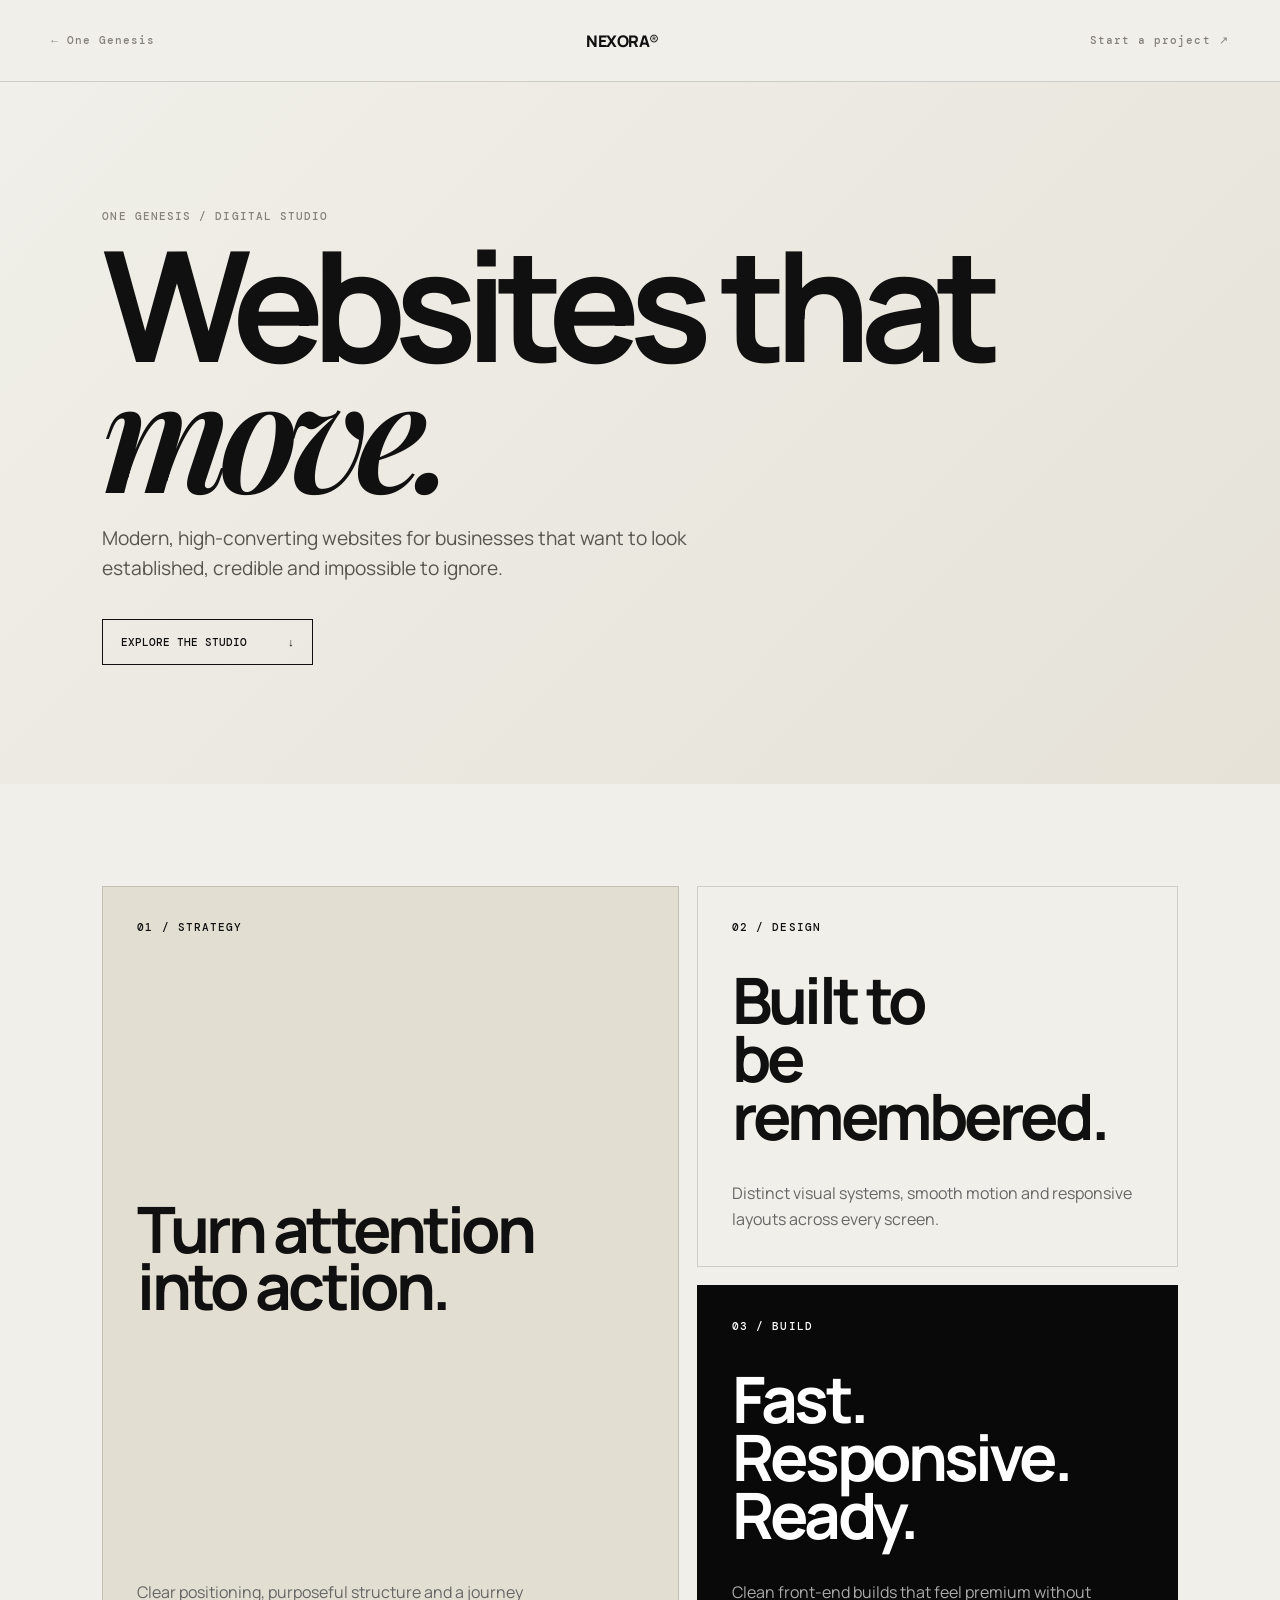
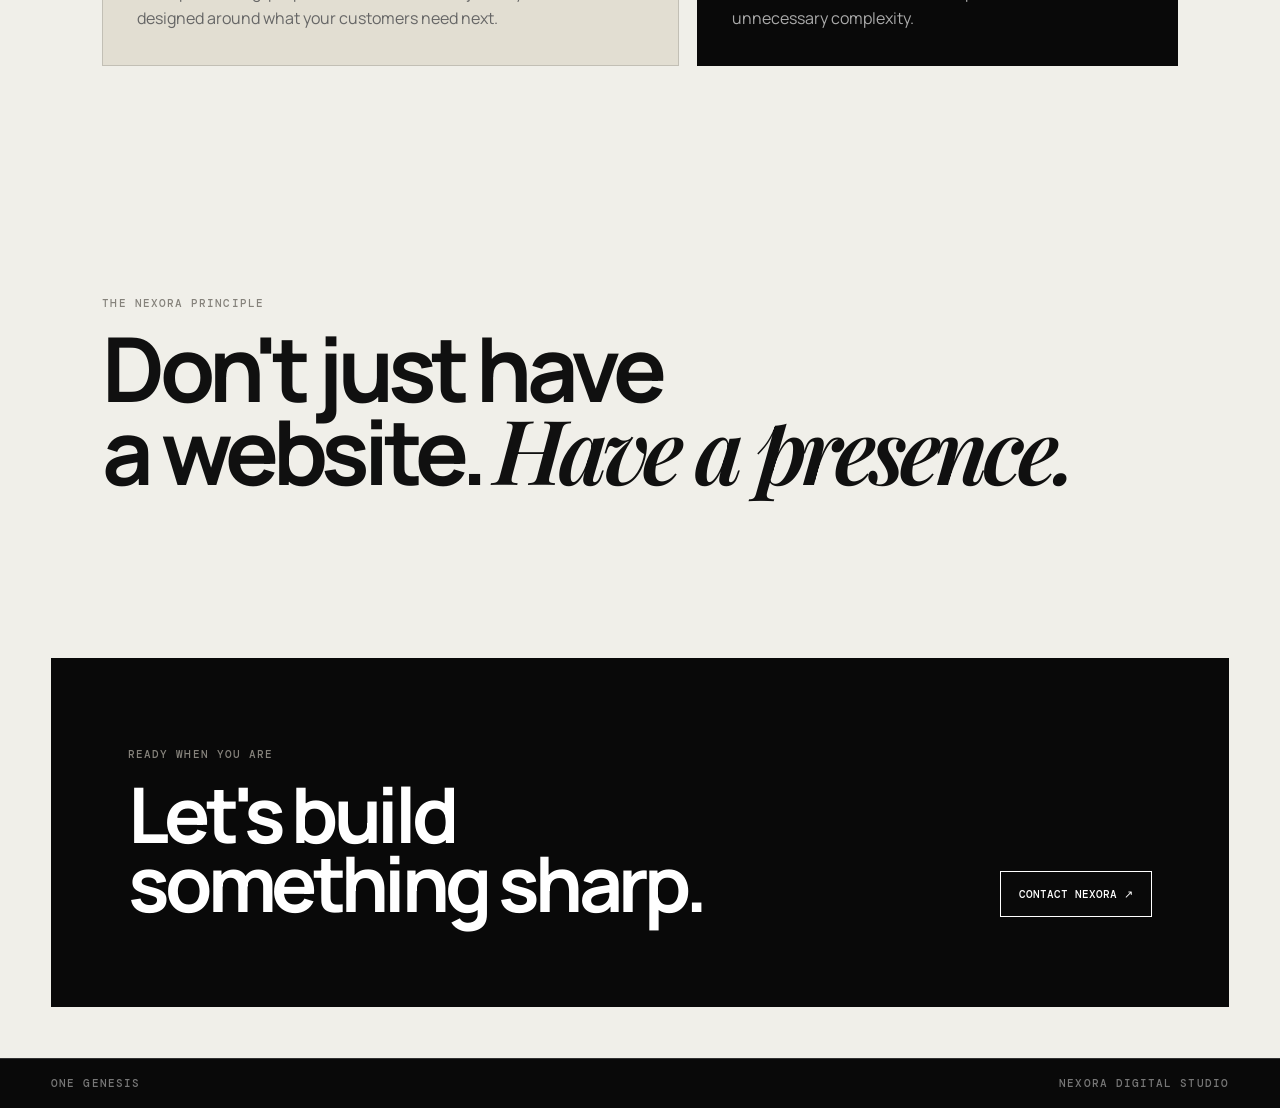
==== nexora.html @ 79fb4c03 "Add files via upload" ====
<!DOCTYPE html>
<html lang="en">
<head>
  <meta charset="UTF-8">
  <meta name="viewport" content="width=device-width, initial-scale=1.0">
  <meta name="description" content="Nexora — premium website design and digital experiences.">
  <title>Nexora — Digital Studio</title>
  <link rel="stylesheet" href="styles.css">
</head>
<body class="nexora-page">
  <header class="inner-nav">
    <a class="back" href="index.html">← One Genesis</a>
    <div class="mini-brand">NEXORA<span>®</span></div>
    <a class="nav-link" href="#contact">Start a project ↗</a>
  </header>

  <main>
    <section class="nex-hero">
      <p class="kicker">ONE GENESIS / DIGITAL STUDIO</p>
      <h1>Websites that<br><em>move.</em></h1>
      <p class="lead">Modern, high-converting websites for businesses that want to look established, credible and impossible to ignore.</p>
      <a class="button" href="#work">Explore the studio <span>↓</span></a>
    </section>

    <section id="work" class="nex-grid">
      <article class="service-card large">
        <span>01 / STRATEGY</span>
        <h2>Turn attention<br>into action.</h2>
        <p>Clear positioning, purposeful structure and a journey designed around what your customers need next.</p>
      </article>
      <article class="service-card">
        <span>02 / DESIGN</span>
        <h2>Built to<br>be remembered.</h2>
        <p>Distinct visual systems, smooth motion and responsive layouts across every screen.</p>
      </article>
      <article class="service-card dark">
        <span>03 / BUILD</span>
        <h2>Fast.<br>Responsive.<br>Ready.</h2>
        <p>Clean front-end builds that feel premium without unnecessary complexity.</p>
      </article>
    </section>

    <section class="manifesto">
      <p class="kicker">THE NEXORA PRINCIPLE</p>
      <h2>Don't just have<br>a website. <em>Have a presence.</em></h2>
    </section>

    <section id="contact" class="contact-panel">
      <div>
        <p class="kicker">READY WHEN YOU ARE</p>
        <h2>Let's build<br>something sharp.</h2>
      </div>
      <a class="button light" href="mailto:hello@nexora.example">Contact Nexora ↗</a>
    </section>
  </main>

  <footer class="footer dark-footer">
    <a href="index.html">ONE GENESIS</a>
    <span>NEXORA DIGITAL STUDIO</span>
  </footer>
  <script src="script.js"></script>
</body>
</html>
---- styles.css ----
@import url('https://fonts.googleapis.com/css2?family=DM+Mono:wght@400;500&family=Manrope:wght@400;500;600;700;800&family=Playfair+Display:ital,wght@0,600;0,700;1,600;1,700&display=swap');

:root{
  --ink:#101010; --paper:#f3f0e9; --muted:#85827b; --line:rgba(16,16,16,.15);
  --accent:#d7ff42; --white:#fff; --black:#090909;
}
*{box-sizing:border-box;margin:0;padding:0}
html{scroll-behavior:smooth}
body{font-family:Manrope,Arial,sans-serif;background:var(--paper);color:var(--ink);overflow-x:hidden}
a{color:inherit;text-decoration:none}
.noise{position:fixed;inset:0;pointer-events:none;opacity:.045;z-index:20;background-image:url("data:image/svg+xml,%3Csvg viewBox='0 0 180 180' xmlns='http://www.w3.org/2000/svg'%3E%3Cfilter id='n'%3E%3CfeTurbulence type='fractalNoise' baseFrequency='.9' numOctaves='3' stitchTiles='stitch'/%3E%3C/filter%3E%3Crect width='100%25' height='100%25' filter='url(%23n)' opacity='.8'/%3E%3C/svg%3E")}
.topbar,.inner-nav{height:82px;padding:0 4vw;display:flex;align-items:center;justify-content:space-between;position:relative;z-index:5}
.brand{font-weight:800;letter-spacing:-.04em;font-size:1.1rem}.brand span{font-weight:400}.eyebrow,.kicker,.branch-copy>p,.footer,.nav-link,.back,.service-card>span,.photo-note>p{font:500 .67rem/1.2 'DM Mono',monospace;letter-spacing:.1em}
.hero{min-height:calc(100vh - 82px);padding:5vh 4vw 2vh;display:flex;flex-direction:column;justify-content:space-between}
.intro{max-width:760px;animation:rise .9s ease both}.kicker{margin-bottom:18px;color:var(--muted)}h1{font-size:clamp(4rem,10vw,9.5rem);line-height:.82;letter-spacing:-.075em}.intro h1 span{color:#a0a099}.lead{font-size:clamp(1rem,1.5vw,1.25rem);line-height:1.55;color:#57554f;max-width:620px;margin-top:26px}
.branches{display:grid;grid-template-columns:repeat(3,1fr);min-height:48vh;border-top:1px solid var(--line);margin-top:7vh}
.branch{position:relative;min-height:390px;padding:28px 28px 32px;border-right:1px solid var(--line);overflow:hidden;display:flex;flex-direction:column;justify-content:space-between;transition:color .4s,background .4s;animation:rise .9s ease both}.branch:last-child{border-right:0}.branch:nth-child(2){animation-delay:.12s}.branch:nth-child(3){animation-delay:.24s}
.branch-number{font:500 .7rem 'DM Mono',monospace;opacity:.65}.branch-copy{position:relative;z-index:2}.branch-copy h2{font-size:clamp(2rem,3.4vw,4rem);line-height:.9;letter-spacing:-.06em;margin:12px 0 26px}.branch-copy span{font:500 .72rem 'DM Mono',monospace;letter-spacing:.05em}.branch:hover{color:var(--white);background:var(--black)}.nexora:hover{background:#202020}.photo:hover{background:#242424}
.orb{position:absolute;width:270px;height:270px;border-radius:50%;right:-80px;top:40px;background:radial-gradient(circle at 35% 30%,#fff4c5,#b9a16c 40%,#554b3b 72%,#171717);filter:grayscale(.1);transition:transform .8s}.antique:hover .orb{transform:scale(1.18) rotate(15deg)}
.grid-art{position:absolute;right:-20px;top:30px;width:220px;height:220px;opacity:.15;background:linear-gradient(90deg,transparent 49%,#fff 50%,transparent 51%),linear-gradient(0deg,transparent 49%,#fff 50%,transparent 51%);background-size:55px 55px;transform:rotate(12deg);transition:transform .8s,opacity .4s}.nexora:hover .grid-art{transform:rotate(30deg) scale(1.3);opacity:.28}
.photo-art{position:absolute;right:0;top:0;width:52%;height:100%;opacity:.45}.photo-art:before{content:"";position:absolute;inset:10% 8% 20% 10%;background:linear-gradient(155deg,#ddd 0 12%,#555 13% 18%,#151515 19% 60%,#b8b8b8 61% 64%,#222 65%);clip-path:polygon(0 100%,10% 48%,25% 60%,40% 20%,55% 43%,70% 10%,100% 55%,100% 100%)}.photo-art i{position:absolute;width:55px;height:55px;border-radius:50%;background:#ddd;top:22%;right:25%}.photo-art b{position:absolute;width:160px;height:5px;background:#fff;transform:rotate(-15deg);top:62%;right:2%}
.footer{padding:18px 4vw;border-top:1px solid var(--line);display:flex;justify-content:space-between;color:var(--muted)}

.inner-nav{border-bottom:1px solid var(--line)}.mini-brand{font-weight:800;letter-spacing:-.03em}.mini-brand span{font-weight:400}.back,.nav-link{color:var(--muted);transition:color .2s}.back:hover,.nav-link:hover{color:var(--ink)}
.nexora-page{background:#f0efe9}.nex-hero{padding:13vh 8vw 12vh;min-height:78vh;display:flex;flex-direction:column;justify-content:center;background:linear-gradient(135deg,#f0efe9 0%,#e6e2d8 100%)}.nex-hero h1{font-size:clamp(5rem,12vw,12rem)}em{font-family:'Playfair Display',serif;font-weight:600}.button{display:inline-flex;align-items:center;gap:40px;border:1px solid var(--ink);padding:15px 18px;width:max-content;margin-top:35px;font:500 .7rem 'DM Mono',monospace;text-transform:uppercase;transition:.3s}.button:hover{background:var(--ink);color:var(--white);gap:60px}.nex-grid{padding:8vw;display:grid;grid-template-columns:1.2fr 1fr;gap:18px}.service-card{min-height:380px;border:1px solid var(--line);padding:34px;display:flex;flex-direction:column;justify-content:space-between}.service-card.large{grid-row:span 2;min-height:780px;background:#e2ded2}.service-card.dark{background:var(--black);color:var(--white);border-color:var(--black)}.service-card h2{font-size:clamp(2.5rem,5vw,5.8rem);line-height:.9;letter-spacing:-.06em}.service-card p{max-width:430px;color:#666;line-height:1.6}.dark p{color:#aaa}.manifesto{padding:10vw 8vw 13vw}.manifesto h2{font-size:clamp(3rem,7vw,8rem);line-height:.9;letter-spacing:-.065em;max-width:1100px}.contact-panel{margin:0 4vw 4vw;padding:7vw 6vw;background:var(--black);color:var(--white);display:flex;justify-content:space-between;align-items:end}.contact-panel h2{font-size:clamp(3rem,6vw,7rem);line-height:.9;letter-spacing:-.06em}.button.light{border-color:#fff}.button.light:hover{background:#fff;color:#000}.dark-footer{background:var(--black);color:#777;border-color:#333}

.photo-page{background:#171717;color:#eee}.photo-page .inner-nav{border-color:#333}.photo-page .back,.photo-page .nav-link,.photo-page .kicker{color:#888}.photo-hero{min-height:75vh;padding:12vw 8vw;display:flex;justify-content:space-between;align-items:end;background:radial-gradient(circle at 70% 35%,#383838,#171717 50%)}.photo-hero h1{font-size:clamp(5rem,12vw,12rem)}.photo-hero .lead{color:#aaa;max-width:380px}.gallery{padding:5vw 4vw 10vw;display:grid;grid-template-columns:1fr 1fr 1fr;gap:18px}.gallery-item{min-height:360px;position:relative}.gallery-item.tall{min-height:620px}.gallery-item.wide{grid-column:span 2}.fake-photo{height:100%;min-height:inherit;position:relative;overflow:hidden;background:linear-gradient(145deg,#444,#111 55%,#777);filter:grayscale(1);transition:filter .6s,transform .6s}.fake-photo:before{content:"";position:absolute;inset:-10%;background:linear-gradient(125deg,transparent 35%,rgba(255,255,255,.22) 36% 39%,transparent 40%),radial-gradient(circle at 75% 30%,#aaa 0 8%,transparent 9%),linear-gradient(170deg,transparent 55%,#050505 56% 72%,#777 73%);transform:scale(1.1)}.fake-photo span{position:absolute;left:20px;bottom:18px;font:500 .7rem 'DM Mono',monospace;z-index:2}.gallery-item:hover .fake-photo{filter:grayscale(.3);transform:scale(.985)}figcaption{font:500 .68rem 'DM Mono',monospace;letter-spacing:.08em;color:#888;margin-top:9px}.photo-note{padding:8vw 8vw 13vw}.photo-note h2{font-size:clamp(3rem,8vw,9rem);line-height:.9;letter-spacing:-.06em}.photo-page .footer{border-color:#333}.photo-page .footer a{color:#eee}

@keyframes rise{from{opacity:0;transform:translateY(30px)}to{opacity:1;transform:none}}
@media(max-width:800px){.branches{grid-template-columns:1fr}.branch{border-right:0;border-bottom:1px solid var(--line);min-height:300px}.branch:last-child{border-bottom:0}.nex-grid{grid-template-columns:1fr;padding:7vw 5vw}.service-card.large{grid-row:auto;min-height:480px}.contact-panel,.photo-hero{flex-direction:column;align-items:flex-start;gap:50px}.gallery{grid-template-columns:1fr 1fr;padding:5vw}.gallery-item.wide{grid-column:span 2}.gallery-item.tall{min-height:480px}.gallery-item{min-height:300px}}
@media(max-width:520px){.topbar,.inner-nav{height:70px;padding:0 5vw}.eyebrow,.nav-link{display:none}.hero{padding:7vh 5vw 2vh}.intro h1{font-size:4.8rem}.branch{padding:24px;min-height:280px}.nex-hero{padding:10vh 6vw}.nex-hero h1,.photo-hero h1{font-size:5rem}.manifesto,.photo-note{padding-left:6vw;padding-right:6vw}.gallery{grid-template-columns:1fr;padding:7vw 5vw}.gallery-item.wide{grid-column:auto}.gallery-item.tall{min-height:500px}.contact-panel{margin:0 5vw 5vw}.footer{font-size:.58rem}}
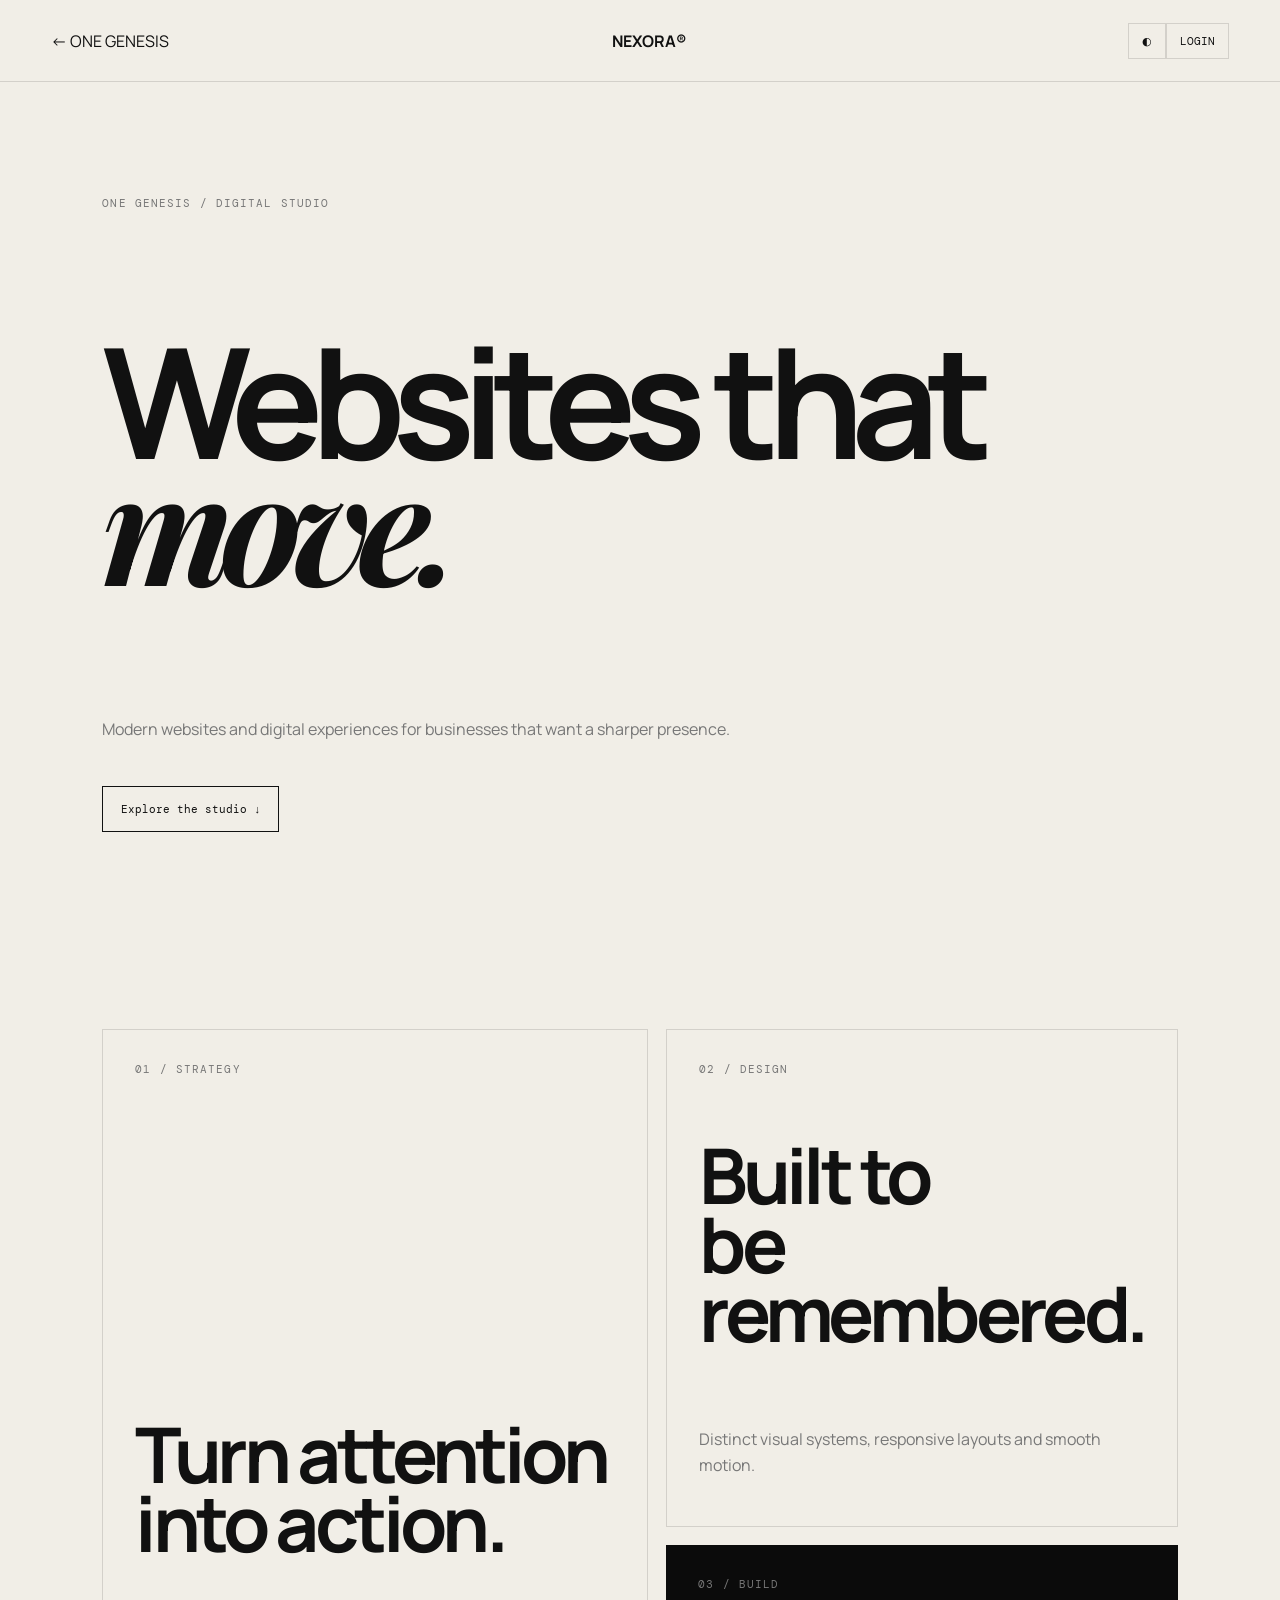
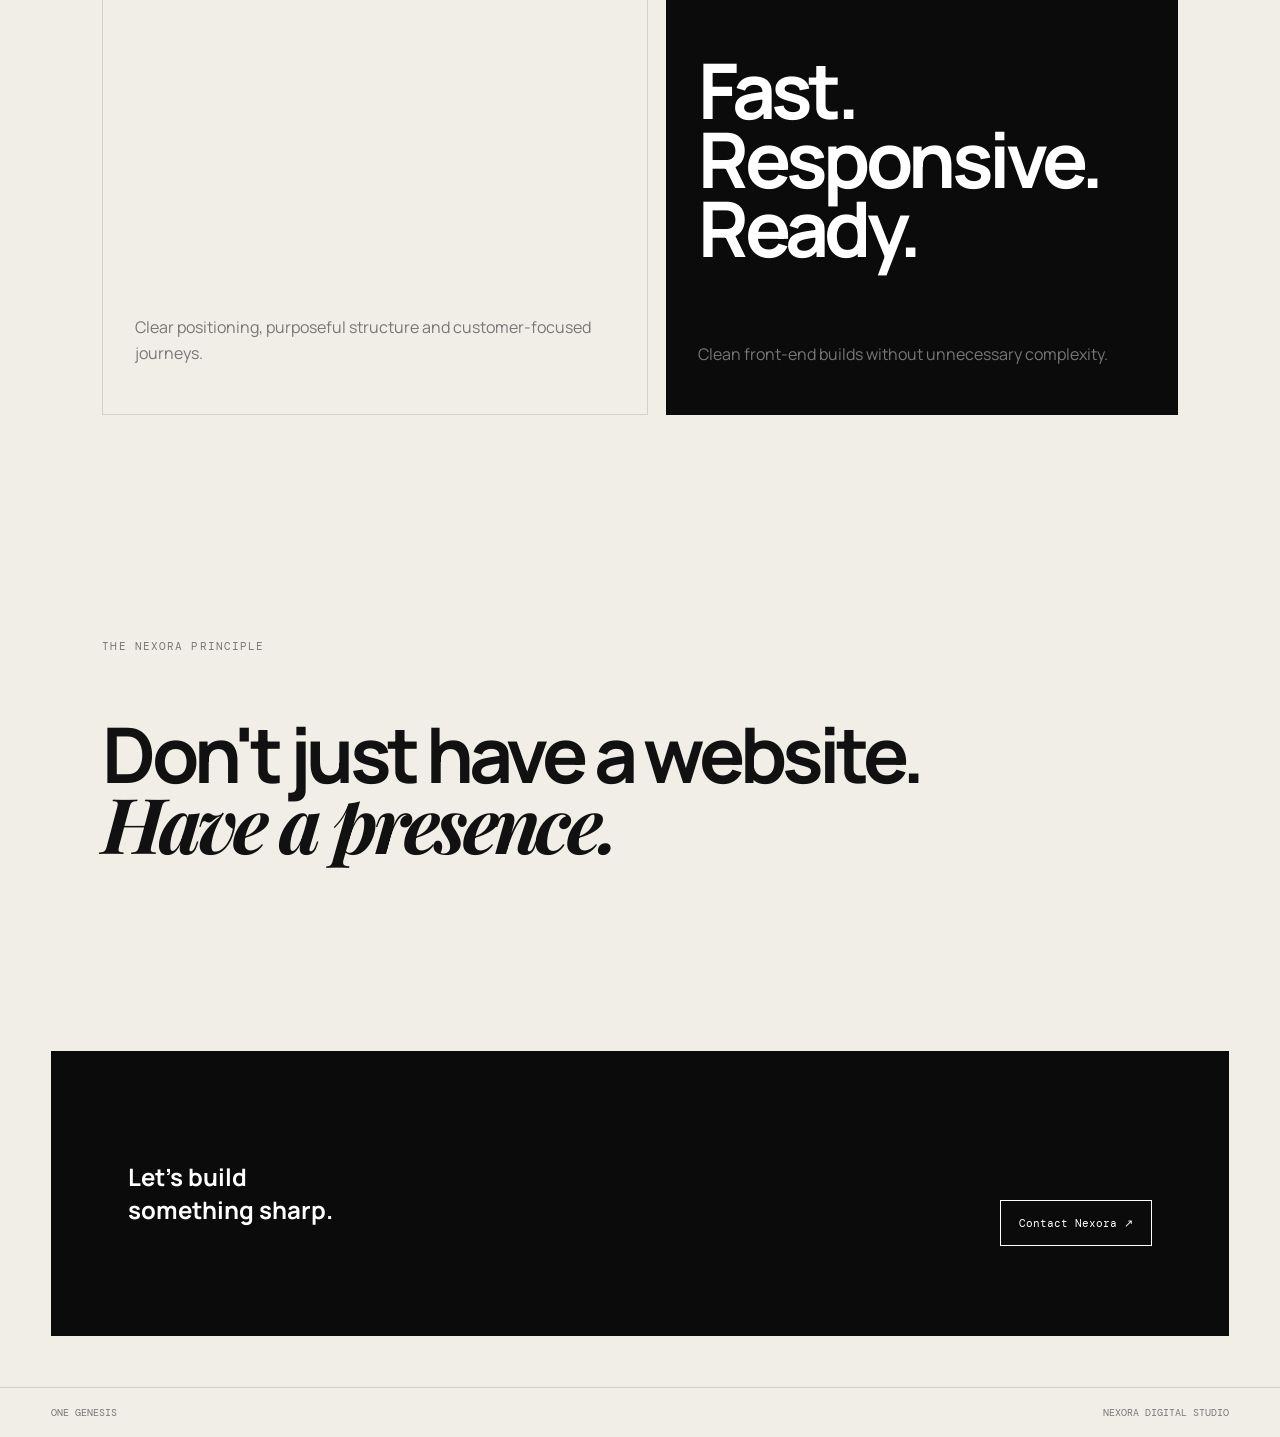
==== commit 02ed5781: "Add files via upload" ====
--- a/nexora.html
+++ b/nexora.html
@@ -1,63 +1 @@
-<!DOCTYPE html>
-<html lang="en">
-<head>
-  <meta charset="UTF-8">
-  <meta name="viewport" content="width=device-width, initial-scale=1.0">
-  <meta name="description" content="Nexora — premium website design and digital experiences.">
-  <title>Nexora — Digital Studio</title>
-  <link rel="stylesheet" href="styles.css">
-</head>
-<body class="nexora-page">
-  <header class="inner-nav">
-    <a class="back" href="index.html">← One Genesis</a>
-    <div class="mini-brand">NEXORA<span>®</span></div>
-    <a class="nav-link" href="#contact">Start a project ↗</a>
-  </header>
-
-  <main>
-    <section class="nex-hero">
-      <p class="kicker">ONE GENESIS / DIGITAL STUDIO</p>
-      <h1>Websites that<br><em>move.</em></h1>
-      <p class="lead">Modern, high-converting websites for businesses that want to look established, credible and impossible to ignore.</p>
-      <a class="button" href="#work">Explore the studio <span>↓</span></a>
-    </section>
-
-    <section id="work" class="nex-grid">
-      <article class="service-card large">
-        <span>01 / STRATEGY</span>
-        <h2>Turn attention<br>into action.</h2>
-        <p>Clear positioning, purposeful structure and a journey designed around what your customers need next.</p>
-      </article>
-      <article class="service-card">
-        <span>02 / DESIGN</span>
-        <h2>Built to<br>be remembered.</h2>
-        <p>Distinct visual systems, smooth motion and responsive layouts across every screen.</p>
-      </article>
-      <article class="service-card dark">
-        <span>03 / BUILD</span>
-        <h2>Fast.<br>Responsive.<br>Ready.</h2>
-        <p>Clean front-end builds that feel premium without unnecessary complexity.</p>
-      </article>
-    </section>
-
-    <section class="manifesto">
-      <p class="kicker">THE NEXORA PRINCIPLE</p>
-      <h2>Don't just have<br>a website. <em>Have a presence.</em></h2>
-    </section>
-
-    <section id="contact" class="contact-panel">
-      <div>
-        <p class="kicker">READY WHEN YOU ARE</p>
-        <h2>Let's build<br>something sharp.</h2>
-      </div>
-      <a class="button light" href="mailto:hello@nexora.example">Contact Nexora ↗</a>
-    </section>
-  </main>
-
-  <footer class="footer dark-footer">
-    <a href="index.html">ONE GENESIS</a>
-    <span>NEXORA DIGITAL STUDIO</span>
-  </footer>
-  <script src="script.js"></script>
-</body>
-</html>
+<!doctype html><html><head><meta charset="utf-8"><meta name="viewport" content="width=device-width,initial-scale=1"><title>Nexora — One Genesis</title><link rel="stylesheet" href="styles.css"></head><body class="nexora"><header><a href="index.html">← ONE GENESIS</a><b>NEXORA®</b><div><button class="theme">◐</button><button class="login">LOGIN</button></div></header><section class="nhero"><small>ONE GENESIS / DIGITAL STUDIO</small><h1>Websites that<br><em>move.</em></h1><p>Modern websites and digital experiences for businesses that want a sharper presence.</p><a class="button" href="#services">Explore the studio ↓</a></section><section id="services" class="cards"><article><small>01 / STRATEGY</small><h2>Turn attention<br>into action.</h2><p>Clear positioning, purposeful structure and customer-focused journeys.</p></article><article><small>02 / DESIGN</small><h2>Built to<br>be remembered.</h2><p>Distinct visual systems, responsive layouts and smooth motion.</p></article><article class="dark"><small>03 / BUILD</small><h2>Fast.<br>Responsive.<br>Ready.</h2><p>Clean front-end builds without unnecessary complexity.</p></article></section><section class="manifesto"><small>THE NEXORA PRINCIPLE</small><h2>Don't just have a website.<br><em>Have a presence.</em></h2></section><section class="contact"><h2>Let's build<br>something sharp.</h2><a class="button light" href="mailto:hello@nexora.example">Contact Nexora ↗</a></section><footer>ONE GENESIS <span>NEXORA DIGITAL STUDIO</span></footer><script src="script.js"></script></body></html>
--- a/styles.css
+++ b/styles.css
@@ -1,31 +1 @@
-@import url('https://fonts.googleapis.com/css2?family=DM+Mono:wght@400;500&family=Manrope:wght@400;500;600;700;800&family=Playfair+Display:ital,wght@0,600;0,700;1,600;1,700&display=swap');
-
-:root{
-  --ink:#101010; --paper:#f3f0e9; --muted:#85827b; --line:rgba(16,16,16,.15);
-  --accent:#d7ff42; --white:#fff; --black:#090909;
-}
-*{box-sizing:border-box;margin:0;padding:0}
-html{scroll-behavior:smooth}
-body{font-family:Manrope,Arial,sans-serif;background:var(--paper);color:var(--ink);overflow-x:hidden}
-a{color:inherit;text-decoration:none}
-.noise{position:fixed;inset:0;pointer-events:none;opacity:.045;z-index:20;background-image:url("data:image/svg+xml,%3Csvg viewBox='0 0 180 180' xmlns='http://www.w3.org/2000/svg'%3E%3Cfilter id='n'%3E%3CfeTurbulence type='fractalNoise' baseFrequency='.9' numOctaves='3' stitchTiles='stitch'/%3E%3C/filter%3E%3Crect width='100%25' height='100%25' filter='url(%23n)' opacity='.8'/%3E%3C/svg%3E")}
-.topbar,.inner-nav{height:82px;padding:0 4vw;display:flex;align-items:center;justify-content:space-between;position:relative;z-index:5}
-.brand{font-weight:800;letter-spacing:-.04em;font-size:1.1rem}.brand span{font-weight:400}.eyebrow,.kicker,.branch-copy>p,.footer,.nav-link,.back,.service-card>span,.photo-note>p{font:500 .67rem/1.2 'DM Mono',monospace;letter-spacing:.1em}
-.hero{min-height:calc(100vh - 82px);padding:5vh 4vw 2vh;display:flex;flex-direction:column;justify-content:space-between}
-.intro{max-width:760px;animation:rise .9s ease both}.kicker{margin-bottom:18px;color:var(--muted)}h1{font-size:clamp(4rem,10vw,9.5rem);line-height:.82;letter-spacing:-.075em}.intro h1 span{color:#a0a099}.lead{font-size:clamp(1rem,1.5vw,1.25rem);line-height:1.55;color:#57554f;max-width:620px;margin-top:26px}
-.branches{display:grid;grid-template-columns:repeat(3,1fr);min-height:48vh;border-top:1px solid var(--line);margin-top:7vh}
-.branch{position:relative;min-height:390px;padding:28px 28px 32px;border-right:1px solid var(--line);overflow:hidden;display:flex;flex-direction:column;justify-content:space-between;transition:color .4s,background .4s;animation:rise .9s ease both}.branch:last-child{border-right:0}.branch:nth-child(2){animation-delay:.12s}.branch:nth-child(3){animation-delay:.24s}
-.branch-number{font:500 .7rem 'DM Mono',monospace;opacity:.65}.branch-copy{position:relative;z-index:2}.branch-copy h2{font-size:clamp(2rem,3.4vw,4rem);line-height:.9;letter-spacing:-.06em;margin:12px 0 26px}.branch-copy span{font:500 .72rem 'DM Mono',monospace;letter-spacing:.05em}.branch:hover{color:var(--white);background:var(--black)}.nexora:hover{background:#202020}.photo:hover{background:#242424}
-.orb{position:absolute;width:270px;height:270px;border-radius:50%;right:-80px;top:40px;background:radial-gradient(circle at 35% 30%,#fff4c5,#b9a16c 40%,#554b3b 72%,#171717);filter:grayscale(.1);transition:transform .8s}.antique:hover .orb{transform:scale(1.18) rotate(15deg)}
-.grid-art{position:absolute;right:-20px;top:30px;width:220px;height:220px;opacity:.15;background:linear-gradient(90deg,transparent 49%,#fff 50%,transparent 51%),linear-gradient(0deg,transparent 49%,#fff 50%,transparent 51%);background-size:55px 55px;transform:rotate(12deg);transition:transform .8s,opacity .4s}.nexora:hover .grid-art{transform:rotate(30deg) scale(1.3);opacity:.28}
-.photo-art{position:absolute;right:0;top:0;width:52%;height:100%;opacity:.45}.photo-art:before{content:"";position:absolute;inset:10% 8% 20% 10%;background:linear-gradient(155deg,#ddd 0 12%,#555 13% 18%,#151515 19% 60%,#b8b8b8 61% 64%,#222 65%);clip-path:polygon(0 100%,10% 48%,25% 60%,40% 20%,55% 43%,70% 10%,100% 55%,100% 100%)}.photo-art i{position:absolute;width:55px;height:55px;border-radius:50%;background:#ddd;top:22%;right:25%}.photo-art b{position:absolute;width:160px;height:5px;background:#fff;transform:rotate(-15deg);top:62%;right:2%}
-.footer{padding:18px 4vw;border-top:1px solid var(--line);display:flex;justify-content:space-between;color:var(--muted)}
-
-.inner-nav{border-bottom:1px solid var(--line)}.mini-brand{font-weight:800;letter-spacing:-.03em}.mini-brand span{font-weight:400}.back,.nav-link{color:var(--muted);transition:color .2s}.back:hover,.nav-link:hover{color:var(--ink)}
-.nexora-page{background:#f0efe9}.nex-hero{padding:13vh 8vw 12vh;min-height:78vh;display:flex;flex-direction:column;justify-content:center;background:linear-gradient(135deg,#f0efe9 0%,#e6e2d8 100%)}.nex-hero h1{font-size:clamp(5rem,12vw,12rem)}em{font-family:'Playfair Display',serif;font-weight:600}.button{display:inline-flex;align-items:center;gap:40px;border:1px solid var(--ink);padding:15px 18px;width:max-content;margin-top:35px;font:500 .7rem 'DM Mono',monospace;text-transform:uppercase;transition:.3s}.button:hover{background:var(--ink);color:var(--white);gap:60px}.nex-grid{padding:8vw;display:grid;grid-template-columns:1.2fr 1fr;gap:18px}.service-card{min-height:380px;border:1px solid var(--line);padding:34px;display:flex;flex-direction:column;justify-content:space-between}.service-card.large{grid-row:span 2;min-height:780px;background:#e2ded2}.service-card.dark{background:var(--black);color:var(--white);border-color:var(--black)}.service-card h2{font-size:clamp(2.5rem,5vw,5.8rem);line-height:.9;letter-spacing:-.06em}.service-card p{max-width:430px;color:#666;line-height:1.6}.dark p{color:#aaa}.manifesto{padding:10vw 8vw 13vw}.manifesto h2{font-size:clamp(3rem,7vw,8rem);line-height:.9;letter-spacing:-.065em;max-width:1100px}.contact-panel{margin:0 4vw 4vw;padding:7vw 6vw;background:var(--black);color:var(--white);display:flex;justify-content:space-between;align-items:end}.contact-panel h2{font-size:clamp(3rem,6vw,7rem);line-height:.9;letter-spacing:-.06em}.button.light{border-color:#fff}.button.light:hover{background:#fff;color:#000}.dark-footer{background:var(--black);color:#777;border-color:#333}
-
-.photo-page{background:#171717;color:#eee}.photo-page .inner-nav{border-color:#333}.photo-page .back,.photo-page .nav-link,.photo-page .kicker{color:#888}.photo-hero{min-height:75vh;padding:12vw 8vw;display:flex;justify-content:space-between;align-items:end;background:radial-gradient(circle at 70% 35%,#383838,#171717 50%)}.photo-hero h1{font-size:clamp(5rem,12vw,12rem)}.photo-hero .lead{color:#aaa;max-width:380px}.gallery{padding:5vw 4vw 10vw;display:grid;grid-template-columns:1fr 1fr 1fr;gap:18px}.gallery-item{min-height:360px;position:relative}.gallery-item.tall{min-height:620px}.gallery-item.wide{grid-column:span 2}.fake-photo{height:100%;min-height:inherit;position:relative;overflow:hidden;background:linear-gradient(145deg,#444,#111 55%,#777);filter:grayscale(1);transition:filter .6s,transform .6s}.fake-photo:before{content:"";position:absolute;inset:-10%;background:linear-gradient(125deg,transparent 35%,rgba(255,255,255,.22) 36% 39%,transparent 40%),radial-gradient(circle at 75% 30%,#aaa 0 8%,transparent 9%),linear-gradient(170deg,transparent 55%,#050505 56% 72%,#777 73%);transform:scale(1.1)}.fake-photo span{position:absolute;left:20px;bottom:18px;font:500 .7rem 'DM Mono',monospace;z-index:2}.gallery-item:hover .fake-photo{filter:grayscale(.3);transform:scale(.985)}figcaption{font:500 .68rem 'DM Mono',monospace;letter-spacing:.08em;color:#888;margin-top:9px}.photo-note{padding:8vw 8vw 13vw}.photo-note h2{font-size:clamp(3rem,8vw,9rem);line-height:.9;letter-spacing:-.06em}.photo-page .footer{border-color:#333}.photo-page .footer a{color:#eee}
-
-@keyframes rise{from{opacity:0;transform:translateY(30px)}to{opacity:1;transform:none}}
-@media(max-width:800px){.branches{grid-template-columns:1fr}.branch{border-right:0;border-bottom:1px solid var(--line);min-height:300px}.branch:last-child{border-bottom:0}.nex-grid{grid-template-columns:1fr;padding:7vw 5vw}.service-card.large{grid-row:auto;min-height:480px}.contact-panel,.photo-hero{flex-direction:column;align-items:flex-start;gap:50px}.gallery{grid-template-columns:1fr 1fr;padding:5vw}.gallery-item.wide{grid-column:span 2}.gallery-item.tall{min-height:480px}.gallery-item{min-height:300px}}
-@media(max-width:520px){.topbar,.inner-nav{height:70px;padding:0 5vw}.eyebrow,.nav-link{display:none}.hero{padding:7vh 5vw 2vh}.intro h1{font-size:4.8rem}.branch{padding:24px;min-height:280px}.nex-hero{padding:10vh 6vw}.nex-hero h1,.photo-hero h1{font-size:5rem}.manifesto,.photo-note{padding-left:6vw;padding-right:6vw}.gallery{grid-template-columns:1fr;padding:7vw 5vw}.gallery-item.wide{grid-column:auto}.gallery-item.tall{min-height:500px}.contact-panel{margin:0 5vw 5vw}.footer{font-size:.58rem}}
+@import url('https://fonts.googleapis.com/css2?family=DM+Mono&family=Manrope:wght@400;500;700;800&family=Playfair+Display:ital,wght@0,600;1,600&display=swap');:root{--bg:#f1eee7;--fg:#111;--muted:#777;--line:#1112}*{box-sizing:border-box}body{margin:0;background:var(--bg);color:var(--fg);font-family:Manrope;transition:.3s}a{color:inherit;text-decoration:none}header{height:82px;padding:0 4vw;display:flex;align-items:center;justify-content:space-between;border-bottom:1px solid var(--line)}button{font:11px 'DM Mono';border:1px solid var(--line);background:none;color:inherit;padding:10px 13px;cursor:pointer}.brand{letter-spacing:-.04em}.brand b{font-weight:800}small{font:11px 'DM Mono';letter-spacing:.1em;color:var(--muted)}main{padding:6vh 4vw}.intro{max-width:760px}.intro h1{font-size:clamp(4.5rem,11vw,10rem);line-height:.8;letter-spacing:-.08em;margin:20px 0}.intro h1 span{color:#999}.intro p,.nhero p,.photohero>p{max-width:650px;color:var(--muted);line-height:1.55}.branches{display:grid;grid-template-columns:repeat(3,1fr);margin-top:8vh;border-top:1px solid var(--line)}.branch{min-height:430px;padding:28px;border-right:1px solid var(--line);position:relative;overflow:hidden;display:flex;flex-direction:column;justify-content:space-between;transition:.4s}.branch:last-child{border:0}.branch h2{font-size:clamp(2rem,3.5vw,4rem);line-height:.9;letter-spacing:-.06em}.branch span{font:11px 'DM Mono'}.branch i{position:absolute;width:280px;height:280px;border-radius:50%;right:-100px;top:80px;background:radial-gradient(circle at 30% 30%,#eee,#555 50%,#111);opacity:.3;transition:.7s}.branch:hover{background:#0b0b0b;color:#fff}.branch:hover i{transform:scale(1.35) rotate(20deg)}footer{padding:18px 4vw;border-top:1px solid var(--line);display:flex;justify-content:space-between;font:10px 'DM Mono';color:var(--muted)}.button{display:inline-block;border:1px solid currentColor;padding:15px 18px;font:11px 'DM Mono';margin-top:28px}.nhero,.photohero{padding:12vh 8vw;min-height:65vh}.nhero h1,.photohero h1{font-size:clamp(5rem,12vw,12rem);line-height:.8;letter-spacing:-.08em}em{font-family:'Playfair Display'}.cards{padding:7vw 8vw;display:grid;grid-template-columns:1.2fr 1fr;gap:18px}.cards article{min-height:360px;border:1px solid var(--line);padding:32px;display:flex;flex-direction:column;justify-content:space-between}.cards article:first-child{grid-row:span 2;min-height:740px}.cards .dark{background:#0b0b0b;color:#fff;border:0}.cards h2,.manifesto h2,.insta h2{font-size:clamp(2.5rem,6vw,7rem);line-height:.9;letter-spacing:-.06em}.cards p,.insta p{color:var(--muted);line-height:1.6}.manifesto{padding:10vw 8vw}.contact{margin:0 4vw 4vw;padding:7vw 6vw;background:#0b0b0b;color:#fff;display:flex;justify-content:space-between;align-items:end}.light{color:#fff}.photography{background:#171717;color:#eee}.photography header{border-color:#333}.photohero{display:flex;justify-content:space-between;align-items:end;background:radial-gradient(circle at 70% 30%,#444,#171717 50%)}.gallery{padding:5vw 4vw 9vw;display:grid;grid-template-columns:repeat(3,1fr);gap:18px}.gallery figure{min-height:360px;margin:0;position:relative;overflow:hidden}.gallery .tall{min-height:620px}.gallery .wide{grid-column:span 2}.gallery figure:before{content:"";position:absolute;inset:0}.p1:before{background:linear-gradient(145deg,#aaa,#222 50%,#777)}.p2:before{background:linear-gradient(115deg,#111,#999 45%,#333)}.p3:before{background:linear-gradient(#aaa 0 45%,#333 46% 49%,#111 50%)}.p4:before{background:radial-gradient(circle at 35% 40%,#bbb 0 12%,#555 13% 30%,transparent 31%),linear-gradient(145deg,#222,#999)}.p5:before{background:linear-gradient(160deg,#999 0 30%,#222 31% 62%,#ddd 63%)}.p6:before{background:linear-gradient(125deg,#111 0 30%,#777 31% 43%,#222 44% 72%,#aaa 73%)}.gallery i,.gallery figcaption{position:absolute;left:18px;z-index:2;font:10px 'DM Mono';bottom:30px}.gallery figcaption{bottom:12px;color:#bbb}.insta{margin:0 4vw 4vw;padding:7vw 6vw;background:#222;display:flex;justify-content:space-between;align-items:end;gap:50px}.insta h2{margin-bottom:20px}.modal{position:fixed;inset:0;z-index:99;display:grid;place-items:center;opacity:0;visibility:hidden;transition:.3s}.modal.show{opacity:1;visibility:visible}.shade{position:absolute;inset:0;background:#000b;backdrop-filter:blur(9px)}.loginbox{position:relative;background:var(--bg);color:var(--fg);width:min(500px,90vw);padding:42px;transform:translateY(20px);transition:.35s}.modal.show .loginbox{transform:none}.close{position:absolute;right:15px;top:8px;border:0;font-size:28px}.loginbox h2{font-size:clamp(3rem,7vw,5rem);line-height:.85}.loginbox p{color:var(--muted);line-height:1.5}.loginbox form{display:grid;gap:14px}.loginbox label{font:11px 'DM Mono';display:grid;gap:7px}.loginbox input{padding:13px;border:1px solid var(--line);background:none;color:inherit}.loginbox output{display:block;color:var(--muted);font:11px 'DM Mono';margin-top:14px}body.invert{--bg:#101010;--fg:#f2f0e9;--muted:#aaa;--line:#fff3}.photography.invert{background:#eee;color:#111}@media(max-width:800px){.branches,.cards{grid-template-columns:1fr}.branch{border-right:0;border-bottom:1px solid var(--line)}.cards article:first-child{grid-row:auto;min-height:450px}.photohero,.contact,.insta{flex-direction:column;align-items:flex-start}.gallery{grid-template-columns:1fr 1fr}.gallery .wide{grid-column:span 2}}@media(max-width:520px){.gallery{grid-template-columns:1fr}.gallery .wide{grid-column:auto}.gallery .tall{min-height:500px}}
